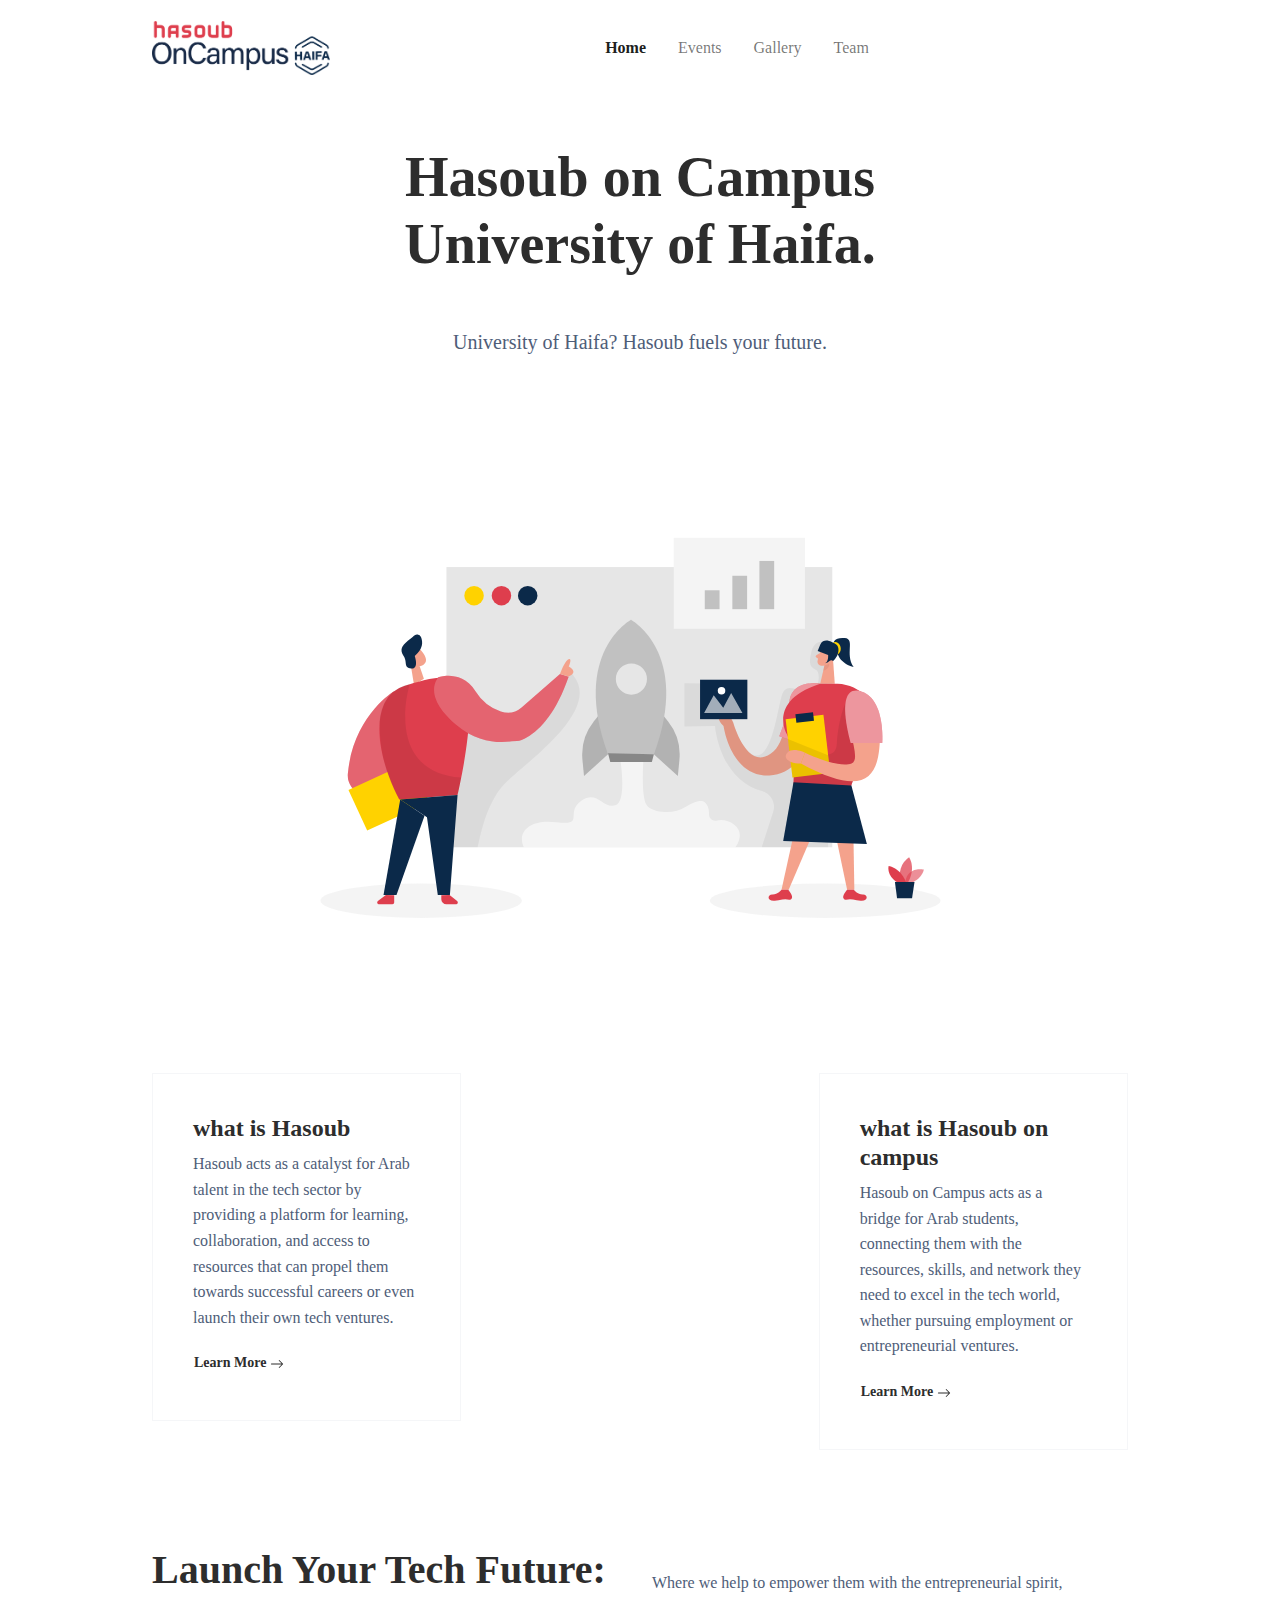
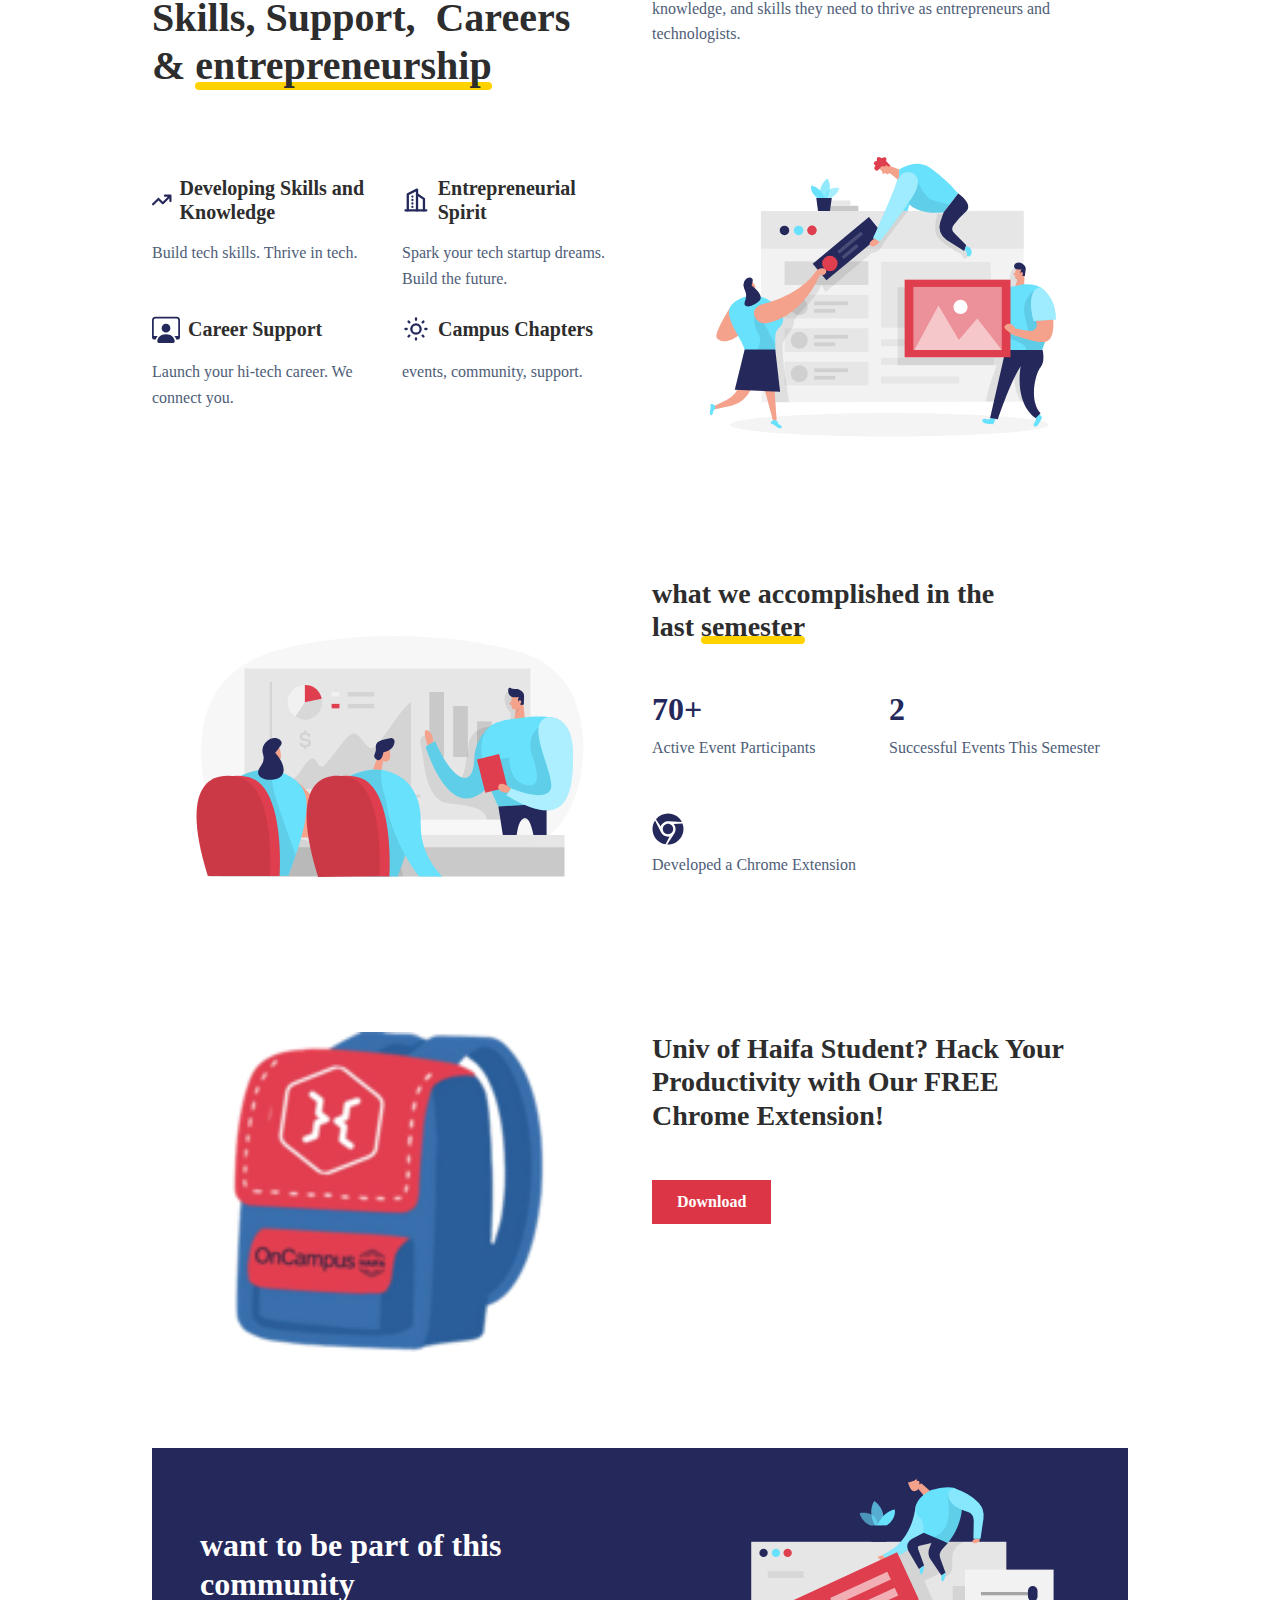
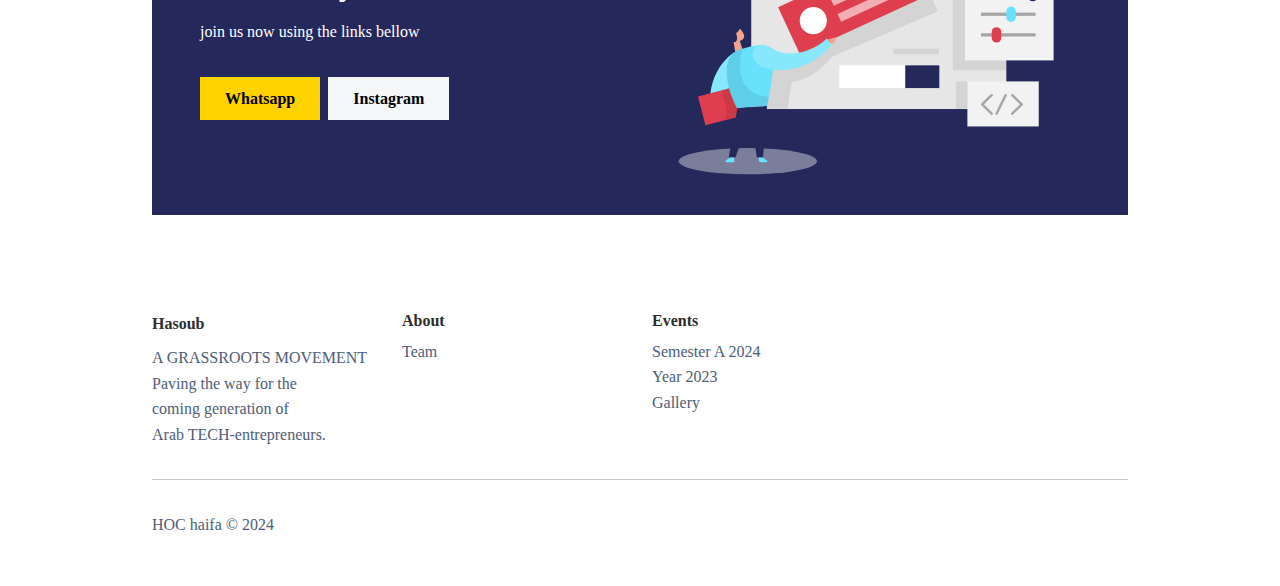
==== index.html @ a300c522 "init point for main website for hasoub on campus haifa" ====
<!DOCTYPE html>
<html lang="en">

<head>
    <meta charset="utf-8">
    <meta name="viewport" content="width=device-width, initial-scale=1.0, shrink-to-fit=no">
    <title>Home - Brand</title>
    <link rel="icon" type="image/png" sizes="192x192" href="assets/img/hasoublogooo%20(3).png">
    <link rel="icon" type="image/png" sizes="418x125" href="assets/img/hasouboncampus.png">
    <link rel="icon" type="image/png" sizes="418x125" href="assets/img/hasouboncampus.png">
    <link rel="icon" type="image/png" sizes="192x192" href="assets/img/hasoublogooo%20(3).png">
    <link rel="icon" type="image/png" sizes="418x125" href="assets/img/hasouboncampus.png">
    <link rel="stylesheet" href="assets/bootstrap/css/bootstrap.min.css">
    <link rel="stylesheet" href="https://fonts.googleapis.com/css?family=Raleway:300italic,400italic,600italic,700italic,800italic,400,300,600,700,800&amp;display=swap">
    <link rel="stylesheet" href="assets/css/swiper-icons.css">
    <link rel="stylesheet" href="assets/css/Bold-BS4-CSS-Image-Slider.css">
    <link rel="stylesheet" href="assets/css/Carousel-Multi-Image--ISA-.css">
    <link rel="stylesheet" href="assets/css/Responsive-Image-Grid.css">
    <link rel="stylesheet" href="assets/css/Simple-Slider-swiper-bundle.min.css">
    <link rel="stylesheet" href="assets/css/Simple-Slider.css">
</head>

<body>
    <nav class="navbar navbar-light navbar-expand-md fixed-top navbar-shrink py-3" id="mainNav">
        <div class="container"><a class="navbar-brand d-flex align-items-center"><span><img src="assets/img/hasouboncampus.png" width="178" height="54"></span></a><button data-bs-toggle="collapse" class="navbar-toggler" data-bs-target="#navcol-1"><span class="visually-hidden">Toggle navigation</span><span class="navbar-toggler-icon"></span></button>
            <div class="collapse navbar-collapse" id="navcol-1">
                <ul class="navbar-nav mx-auto">
                    <li class="nav-item"><a class="nav-link active" href="index.html">Home</a></li>
                    <li class="nav-item"><a class="nav-link" href="events.html">Events</a></li>
                    <li class="nav-item"><a class="nav-link" href="gallery.html">Gallery</a></li>
                    <li class="nav-item"><a class="nav-link" href="team.html">Team</a></li>
                    <li class="nav-item"></li>
                </ul>
            </div>
        </div>
    </nav>
    <header class="pt-5">
        <div class="container pt-4 pt-xl-5">
            <div class="row pt-5">
                <div class="col-md-8 text-center text-md-start mx-auto">
                    <div class="text-center">
                        <h1 class="display-4 fw-bold mb-5">Hasoub on Campus University of Haifa.</h1>
                        <p class="fs-5 text-muted mb-5">University of Haifa? Hasoub fuels your future.</p>
                        <form class="d-flex justify-content-center flex-wrap" method="post">
                            <div class="shadow-lg mb-3"></div>
                            <div class="shadow-lg mb-3"></div>
                        </form>
                    </div>
                </div>
                <div class="col-12 col-lg-10 mx-auto">
                    <div class="text-center position-relative"><img class="img-fluid" src="assets/img/illustrations/startup.svg" style="width: 800px;" /></div>
                </div>
            </div>
        </div>
    </header>
    <section>
        <div class="container py-4 py-xl-5">
            <div class="row gy-4 row-cols-1 row-cols-md-2 row-cols-lg-3">
                <div class="col">
                    <div class="card border-light border-1 d-flex justify-content-center p-4">
                        <div class="card-body">
                            <div>
                                <h4 class="fw-bold">what is Hasoub</h4>
                                <p class="text-muted">Hasoub acts as a catalyst for Arab talent in the tech sector by providing a platform for learning, collaboration, and access to resources that can propel them towards successful careers or even launch their own tech ventures.</p><button class="btn btn-sm px-0" type="button" onclick="window.location.href=&quot;https://www.hasoub.org/&quot;;">Learn More&nbsp;<svg xmlns="http://www.w3.org/2000/svg" width="1em" height="1em" fill="currentColor" viewBox="0 0 16 16" class="bi bi-arrow-right">
                                        <path fill-rule="evenodd" d="M1 8a.5.5 0 0 1 .5-.5h11.793l-3.147-3.146a.5.5 0 0 1 .708-.708l4 4a.5.5 0 0 1 0 .708l-4 4a.5.5 0 0 1-.708-.708L13.293 8.5H1.5A.5.5 0 0 1 1 8z"></path>
                                    </svg><br></button>
                            </div>
                        </div>
                    </div>
                </div>
                <div class="col"></div>
                <div class="col">
                    <div class="card border-light border-1 d-flex justify-content-center p-4">
                        <div class="card-body">
                            <div>
                                <h4 class="fw-bold">what is Hasoub on campus</h4>
                                <p class="text-muted">Hasoub on Campus acts as a bridge for Arab students, connecting them with the resources, skills, and network they need to excel in the tech world, whether pursuing employment or entrepreneurial ventures.</p><button class="btn btn-sm px-0" type="button" onclick="window.location.href=&quot;https://www.hasoub.org/projects&quot;;">Learn More&nbsp;<svg xmlns="http://www.w3.org/2000/svg" width="1em" height="1em" fill="currentColor" viewBox="0 0 16 16" class="bi bi-arrow-right">
                                        <path fill-rule="evenodd" d="M1 8a.5.5 0 0 1 .5-.5h11.793l-3.147-3.146a.5.5 0 0 1 .708-.708l4 4a.5.5 0 0 1 0 .708l-4 4a.5.5 0 0 1-.708-.708L13.293 8.5H1.5A.5.5 0 0 1 1 8z"></path>
                                    </svg></button>
                            </div>
                        </div>
                    </div>
                </div>
            </div>
        </div>
    </section>
    <section>
        <div class="container py-4 py-xl-5">
            <div class="row">
                <div class="col-md-6">
                    <h3 class="display-6 fw-bold pb-md-4">Launch Your Tech Future: Skills, Support,&nbsp; Careers &amp;&nbsp;<span class="underline">entrepreneurship</span></h3>
                </div>
                <div class="col-md-6 pt-4">
                    <p class="text-muted mb-4">Where we help to empower them with the entrepreneurial spirit, knowledge, and skills they need to thrive as entrepreneurs and technologists.</p>
                </div>
            </div>
            <div class="row gy-4 gy-md-0">
                <div class="col-md-6 d-flex d-sm-flex d-md-flex justify-content-center align-items-center justify-content-md-start align-items-md-center justify-content-xl-center">
                    <div>
                        <div class="row gy-2 row-cols-1 row-cols-sm-2">
                            <div class="col text-center text-md-start"><div class="d-flex justify-content-center align-items-center justify-content-md-start"><svg
        class="fs-3 text-primary " xmlns="http://www.w3.org/2000/svg" viewBox="0 -32 576 576" width="1em"
        height="1em" fill="currentColor" style="font-size: 37px;">
        <!--! Font Awesome Free 6.1.1 by @fontawesome - https://fontawesome.com License - https://fontawesome.com/license/free (Icons: CC BY 4.0, Fonts: SIL OFL 1.1, Code: MIT License) Copyright 2022 Fonticons, Inc. -->
        <path
            d="M384 160C366.3 160 352 145.7 352 128C352 110.3 366.3 96 384 96H544C561.7 96 576 110.3 576 128V288C576 305.7 561.7 320 544 320C526.3 320 512 305.7 512 288V205.3L342.6 374.6C330.1 387.1 309.9 387.1 297.4 374.6L191.1 269.3L54.63 406.6C42.13 419.1 21.87 419.1 9.372 406.6C-3.124 394.1-3.124 373.9 9.372 361.4L169.4 201.4C181.9 188.9 202.1 188.9 214.6 201.4L320 306.7L466.7 159.1L384 160z">
        </path>
    </svg>
    <h5 class="fw-bold mb-0 ms-2">Developing Skills and Knowledge</h5>
</div>
                                <p class="text-muted my-3">Build tech skills. Thrive in tech.</p>
                            </div>
                            <div class="col text-center text-md-start">
                                <div class="d-flex justify-content-center align-items-center justify-content-md-start"><svg class="icon icon-tabler icon-tabler-building-skyscraper fs-3 text-primary " xmlns="http://www.w3.org/2000/svg" width="1em" height="1em" viewBox="0 0 24 24" stroke-width="2" stroke="currentColor" fill="none" stroke-linecap="round" stroke-linejoin="round">
    <path stroke="none" d="M0 0h24v24H0z" fill="none"></path>
    <line x1="3" y1="21" x2="21" y2="21"></line>
    <path d="M5 21v-14l8 -4v18"></path>
    <path d="M19 21v-10l-6 -4"></path>
    <line x1="9" y1="9" x2="9" y2="9.01"></line>
    <line x1="9" y1="12" x2="9" y2="12.01"></line>
    <line x1="9" y1="15" x2="9" y2="15.01"></line>
    <line x1="9" y1="18" x2="9" y2="18.01"></line>
</svg>
                                    <h5 class="fw-bold mb-0 ms-2">Entrepreneurial Spirit</h5>
                                </div>
                                <p class="text-muted my-3">Spark your tech startup dreams. Build the future.</p>
                            </div>
                            <div class="col text-center text-md-start"><div class="d-flex justify-content-center align-items-center justify-content-md-start"><svg class="bi bi-person-workspace fs-3 text-primary " xmlns="http://www.w3.org/2000/svg" width="1em" height="1em" fill="currentColor" viewBox="0 0 16 16">
        <path d="M4 16s-1 0-1-1 1-4 5-4 5 3 5 4-1 1-1 1H4Zm4-5.95a2.5 2.5 0 1 0 0-5 2.5 2.5 0 0 0 0 5Z"></path>
        <path d="M2 1a2 2 0 0 0-2 2v9.5A1.5 1.5 0 0 0 1.5 14h.653a5.373 5.373 0 0 1 1.066-2H1V3a1 1 0 0 1 1-1h12a1 1 0 0 1 1 1v9h-2.219c.554.654.89 1.373 1.066 2h.653a1.5 1.5 0 0 0 1.5-1.5V3a2 2 0 0 0-2-2H2Z"></path>
    </svg>
    <h5 class="fw-bold mb-0 ms-2">Career Support</h5>
</div>
                                <p class="text-muted my-3">Launch your hi-tech career. We connect you.</p>
                            </div>
                            <div class="col text-center text-md-start">
                                <div class="d-flex justify-content-center align-items-center justify-content-md-start"><svg class="icon icon-tabler icon-tabler-sun fs-3 text-primary" xmlns="http://www.w3.org/2000/svg" width="1em" height="1em" viewBox="0 0 24 24" stroke-width="2" stroke="currentColor" fill="none" stroke-linecap="round" stroke-linejoin="round">
    <path stroke="none" d="M0 0h24v24H0z" fill="none"></path>
    <circle cx="12" cy="12" r="4"></circle>
    <path d="M3 12h1m8 -9v1m8 8h1m-9 8v1m-6.4 -15.4l.7 .7m12.1 -.7l-.7 .7m0 11.4l.7 .7m-12.1 -.7l-.7 .7"></path>
</svg>
                                    <h5 class="fw-bold mb-0 ms-2">Campus Chapters</h5>
                                </div>
                                <p class="text-muted my-3">events, community, support.</p>
                            </div>
                        </div>
                    </div>
                </div>
                <div class="col-md-6 order-first order-md-last">
                    <div><img class="rounded img-fluid w-100 fit-cover" style="min-height: 300px;" src="assets/img/illustrations/teamwork.svg"></div>
                </div>
            </div>
        </div>
    </section>
    <section>
        <div class="container py-4 py-xl-5">
            <div class="row gy-4 gy-md-0">
                <div class="col-md-6 text-center text-md-start d-flex d-sm-flex d-md-flex justify-content-center align-items-center justify-content-md-start align-items-md-center justify-content-xl-center">
                    <div><img class="rounded img-fluid fit-cover" style="min-height: 300px;" src="assets/img/illustrations/presentation.svg" width="800"></div>
                </div>
                <div class="col">
                    <div style="max-width: 450px;">
                        <h3 class="fw-bold pb-md-4">what we accomplished in the last&nbsp;<span class="underline">semester</span></h3>
                        <p class="text-muted py-4 py-md-0"></p><div class="row gy-4 row-cols-2 row-cols-md-2">
    <div class="col">
        <div><span class="fs-2 fw-bold text-primary ">70+</span>
            <p class="fw-normal text-muted">Active Event Participants</p>
        </div>
    </div>
    <div class="col">
        <div><span class="fs-2 fw-bold text-primary ">2</span>
            <p class="fw-normal text-muted">Successful Events This Semester</p>
        </div>
    </div>
    <div class="col">
        <div><span class="fs-2 fw-bold text-primary "><svg xmlns="http://www.w3.org/2000/svg" viewBox="-8 0 512 512" width="1em" height="1em" fill="currentColor">
                    <!--! Font Awesome Free 6.1.1 by @fontawesome - https://fontawesome.com License - https://fontawesome.com/license/free (Icons: CC BY 4.0, Fonts: SIL OFL 1.1, Code: MIT License) Copyright 2022 Fonticons, Inc. -->
                    <path d="M131.5 217.5L55.1 100.1c47.6-59.2 119-91.8 192-92.1 42.3-.3 85.5 10.5 124.8 33.2 43.4 25.2 76.4 61.4 97.4 103L264 133.4c-58.1-3.4-113.4 29.3-132.5 84.1zm32.9 38.5c0 46.2 37.4 83.6 83.6 83.6s83.6-37.4 83.6-83.6-37.4-83.6-83.6-83.6-83.6 37.3-83.6 83.6zm314.9-89.2L339.6 174c37.9 44.3 38.5 108.2 6.6 157.2L234.1 503.6c46.5 2.5 94.4-7.7 137.8-32.9 107.4-62 150.9-192 107.4-303.9zM133.7 303.6L40.4 120.1C14.9 159.1 0 205.9 0 256c0 124 90.8 226.7 209.5 244.9l63.7-124.8c-57.6 10.8-113.2-20.8-139.5-72.5z"></path>
                </svg></span>
            <p class="fw-normal text-muted">Developed a Chrome Extension</p>
        </div>
    </div>
</div>
                    </div>
                </div>
            </div>
        </div>
        <div class="container py-4 py-xl-5">
            <div class="row gy-4 gy-md-0">
                <div class="col-md-6 text-center text-md-start d-flex d-sm-flex d-md-flex justify-content-center align-items-center justify-content-md-start align-items-md-center justify-content-xl-center">
                    <div><img class="rounded img-fluid fit-cover" style="min-height: 300px;" src="assets/img/bagicon%20(1).png" width="320" height="320"></div>
                </div>
                <div class="col">
                    <div style="max-width: 450px;">
                        <h3 class="fw-bold pb-md-4">Univ of Haifa Student? Hack Your Productivity with Our FREE Chrome Extension!</h3>
                        <p class="text-muted py-4 py-md-0"></p>
                    </div><a class="btn mt-2 btn-danger" role="button" href="https://chromewebstore.google.com/detail/ofagmnpacbhmbdfdhleillbcllgplloj">Download</a>
                </div>
            </div>
        </div>
    </section>
    <section class="py-4 py-xl-5">
        <div class="container">
            <div class="bg-primary border rounded border-0 border-primary overflow-hidden">
                <div class="row g-0">
                    <div class="col-md-6 d-flex flex-column justify-content-center">
                        <div class="text-white p-4 p-md-5">
                            <h2 class="fw-bold text-white mb-3">want to be part of this community</h2>
                            <p class="mb-4">join us now using the links bellow</p>
                            <div class="my-3"><a class="btn btn-warning me-2 mt-2" role="button" href="https://chat.whatsapp.com/EXtpSseY865E31X7uZbGov">Whatsapp</a><a class="btn btn-light mt-2" role="button" href="https://www.instagram.com/hoc_haifa/">Instagram</a></div>
                        </div>
                    </div>
                    <div class="col-md-6 order-first order-md-last" style="min-height: 250px;"><img class="w-100 h-100 fit-contain pt-5 pt-md-0" src="assets/img/illustrations/web-development.svg"></div>
                </div>
            </div>
        </div>
    </section>
    <footer>
        <div class="container py-4 py-lg-5">
            <div class="row row-cols-2 row-cols-md-4">
                <div class="col-12 col-md-3">
                    <div class="fw-bold d-flex align-items-center mb-2"><span>Hasoub</span></div>
                    <p class="text-muted">A GRASSROOTS MOVEMENT<br>Paving the way for the coming&nbsp;generation of<br>Arab TECH-entrepreneurs.</p>
                </div>
                <div class="col-sm-4 col-md-3 text-lg-start d-flex flex-column">
                    <h3 class="fs-6 fw-bold">About</h3>
                    <ul class="list-unstyled">
                        <li><a href="team.html">Team</a></li>
                    </ul>
                </div>
                <div class="col-sm-4 col-md-3 text-lg-start d-flex flex-column">
                    <h3 class="fs-6 fw-bold">Events</h3>
                    <ul class="list-unstyled">
                        <li><a href="events.html">Semester A 2024</a></li>
                        <li><a href="https://hoc-haifa-timeline.webflow.io/">Year 2023</a></li>
                        <li><a href="gallery.html">Gallery</a></li>
                    </ul>
                </div>
            </div>
            <hr>
            <div class="text-muted d-flex justify-content-between align-items-center pt-3">
                <p class="mb-0">HOC haifa © 2024&nbsp;</p>
                <ul class="list-inline mb-0"></ul>
            </div>
        </div>
    </footer>
    <script src="assets/bootstrap/js/bootstrap.min.js"></script>
    <script src="assets/js/Carousel-Multi-Image--ISA--carousel-multi.js"></script>
    <script src="assets/js/Simple-Slider-swiper-bundle.min.js"></script>
    <script src="assets/js/Simple-Slider.js"></script>
    <script src="assets/js/startup-modern.js"></script>
</body>

</html>
---- assets/css/Bold-BS4-CSS-Image-Slider.css ----
* {
  margin: 0;
  padding: 0;
}

.accordian {
  width: 805px;
  height: 320px;
  overflow: hidden;
  margin: 100px auto;
  box-shadow: 0 0 10px 1px rgba(0, 0, 0, 0.35);
  -moz-box-shadow: 0 0 10px 1px rgba(0, 0, 0, 0.35);
}

.accordian ul {
  width: 1200px;
}

.accordian li {
  position: relative;
  display: block;
  width: 160px;
  float: left;
  border-left: 1px solid #888;
  box-shadow: 0 0 25px 10px rgba(0, 0, 0, 0.5);
  -moz-box-shadow: 0 0 25px 10px rgba(0, 0, 0, 0.5);
  transition: all 0.5s;
  -moz-transition: all 0.5s;
}

.accordian ul:hover li {
  width: 40px;
}

.accordian ul li:hover {
  width: 640px;
}

.accordian li img {
  display: block;
}

.image_title {
  background: rgba(0, 0, 0, 0.4);
  position: absolute;
  left: 0;
  bottom: 0;
  width: 640px;
  height: 60px;
}
---- assets/css/Carousel-Multi-Image--ISA-.css ----
@media (min-width: 768px) and (max-width: 991px) {
  .carousel-inner .active.col-md-4.carousel-item + .carousel-item + .carousel-item + .carousel-item {
    position: absolute;
    top: 0;
    right: -33.3333%;
    z-index: -1;
    display: block;
    visibility: visible;
  }
}

@media (min-width: 576px) and (max-width: 768px) {
  .carousel-inner .active.col-sm-6.carousel-item + .carousel-item + .carousel-item {
    position: absolute;
    top: 0;
    right: -50%;
    z-index: -1;
    display: block;
    visibility: visible;
  }
}

@media (min-width: 576px) {
  .carousel-item {
    margin-right: 0;
  }
}

@media (min-width: 576px) {
  .carousel-inner .active + .carousel-item {
    display: block;
  }
}

@media (min-width: 576px) {
  .carousel-inner .carousel-item.active:not(.carousel-item-right):not(.carousel-item-left), .carousel-inner .carousel-item.active:not(.carousel-item-right):not(.carousel-item-left) + .carousel-item {
    transition: none;
  }
}

@media (min-width: 576px) {
  .carousel-inner .carousel-item-next {
    position: relative;
    transform: translate3d(0, 0, 0);
  }
}

@media (min-width: 576px) {
  .active.carousel-item-left + .carousel-item-next.carousel-item-left, .carousel-item-next.carousel-item-left + .carousel-item, .carousel-item-next.carousel-item-left + .carousel-item + .carousel-item {
    position: relative;
    transform: translate3d(-100%, 0, 0);
    visibility: visible;
  }
}

@media (min-width: 576px) {
  .carousel-inner .carousel-item-prev.carousel-item-right {
    position: absolute;
    top: 0;
    left: 0;
    z-index: -1;
    display: block;
    visibility: visible;
  }
}

@media (min-width: 576px) {
  .active.carousel-item-right + .carousel-item-prev.carousel-item-right, .carousel-item-prev.carousel-item-right + .carousel-item, .carousel-item-prev.carousel-item-right + .carousel-item + .carousel-item {
    position: relative;
    transform: translate3d(100%, 0, 0);
    visibility: visible;
    display: block;
    visibility: visible;
  }
}

@media (min-width: 768px) {
  .carousel-inner .active + .carousel-item + .carousel-item {
    display: block;
  }
}

@media (min-width: 768px) {
  .carousel-inner .carousel-item.active:not(.carousel-item-right):not(.carousel-item-left) + .carousel-item + .carousel-item {
    transition: none;
  }
}

@media (min-width: 768px) {
  .carousel-inner .carousel-item-next {
    position: relative;
    transform: translate3d(0, 0, 0);
  }
}

@media (min-width: 768px) {
  .carousel-item-next.carousel-item-left + .carousel-item + .carousel-item + .carousel-item {
    position: relative;
    transform: translate3d(-100%, 0, 0);
    visibility: visible;
  }
}

@media (min-width: 768px) {
  .carousel-item-prev.carousel-item-right + .carousel-item + .carousel-item + .carousel-item {
    position: relative;
    transform: translate3d(100%, 0, 0);
    visibility: visible;
    display: block;
    visibility: visible;
  }
}

@media (min-width: 991px) {
  .carousel-inner .active + .carousel-item + .carousel-item + .carousel-item {
    display: block;
  }
}

@media (min-width: 991px) {
  .carousel-inner .carousel-item.active:not(.carousel-item-right):not(.carousel-item-left) + .carousel-item + .carousel-item + .carousel-item {
    transition: none;
  }
}

@media (min-width: 991px) {
  .carousel-inner .active.col-lg-3.carousel-item + .carousel-item + .carousel-item + .carousel-item + .carousel-item {
    position: absolute;
    top: 0;
    right: -25%;
    z-index: -1;
    display: block;
    visibility: visible;
  }
}

@media (min-width: 991px) {
  .carousel-item-next.carousel-item-left + .carousel-item + .carousel-item + .carousel-item + .carousel-item {
    position: relative;
    transform: translate3d(-100%, 0, 0);
    visibility: visible;
  }
}

@media (min-width: 991px) {
  .carousel-item-prev.carousel-item-right + .carousel-item + .carousel-item + .carousel-item + .carousel-item {
    position: relative;
    transform: translate3d(100%, 0, 0);
    visibility: visible;
    display: block;
    visibility: visible;
  }
}

* {
  font-family: 'Roboto';
  margin: 0;
  padding: 0;
}
---- assets/css/Responsive-Image-Grid.css ----
* {
  box-sizing: border-box;
}

.rig-row {
  display: flex;
  -ms-flex-wrap: wrap;
  flex-wrap: wrap;
  padding: 0 4px;
}

.rig-column {
  -ms-flex: 25%;
  flex: 25%;
  max-width: 25%;
  padding: 0 4px;
}

.rig-column img {
  margin-top: 8px;
  vertical-align: middle;
  width: 100%;
}

@media (max-width: 768px) {
  .rig-column {
    -ms-flex: 50%;
    flex: 50%;
    max-width: 50%;
  }
}

@media (max-width: 576px) {
  .rig-column {
    -ms-flex: 100%;
    flex: 100%;
    max-width: 100%;
  }
}

@media (min-width: 768px) {
  .rig-h2 {
    font-size: 60px;
  }
}

@media (max-width: 767px) {
  .rig-h2 {
    font-size: 35px;
  }
}

@media (min-width: 768px) {
  .rig-p {
    font-size: 22px;
  }
}

@media (max-width: 767px) {
  .rig-p {
    font-size: 16px;
  }
}
---- assets/css/Simple-Slider.css ----
.simple-slider .swiper-slide {
  height: 500px;
  background-repeat: no-repeat;
  background-size: cover;
  background-position: center;
}

.simple-slider .swiper-button-next, .simple-slider .swiper-button-prev {
  width: 50px;
  margin-left: 20px;
  margin-right: 20px;
}

@media (max-width:767px) {
  .simple-slider .swiper-button-next, .simple-slider .swiper-button-prev {
    display: none;
  }
}

@media (max-width:767px) {
  .simple-slider .swiper-slide {
    height: 360px;
  }
}
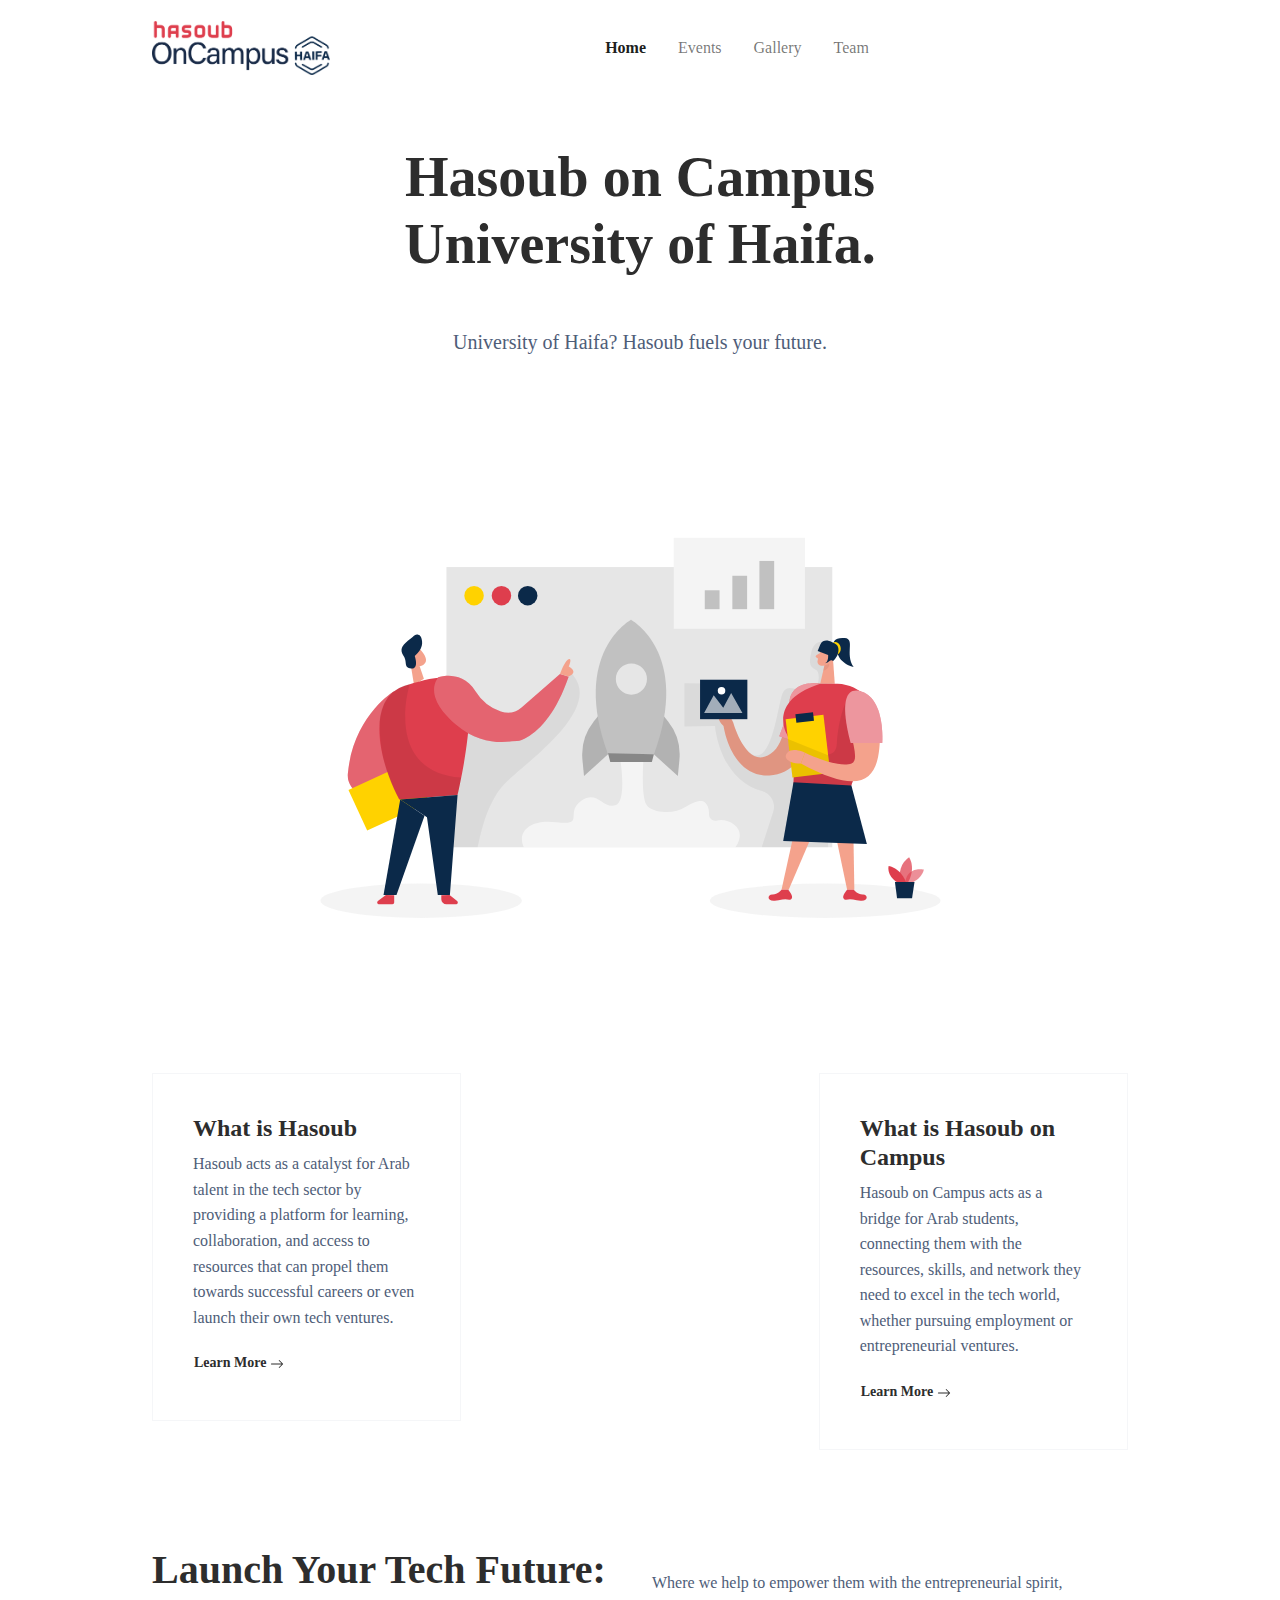
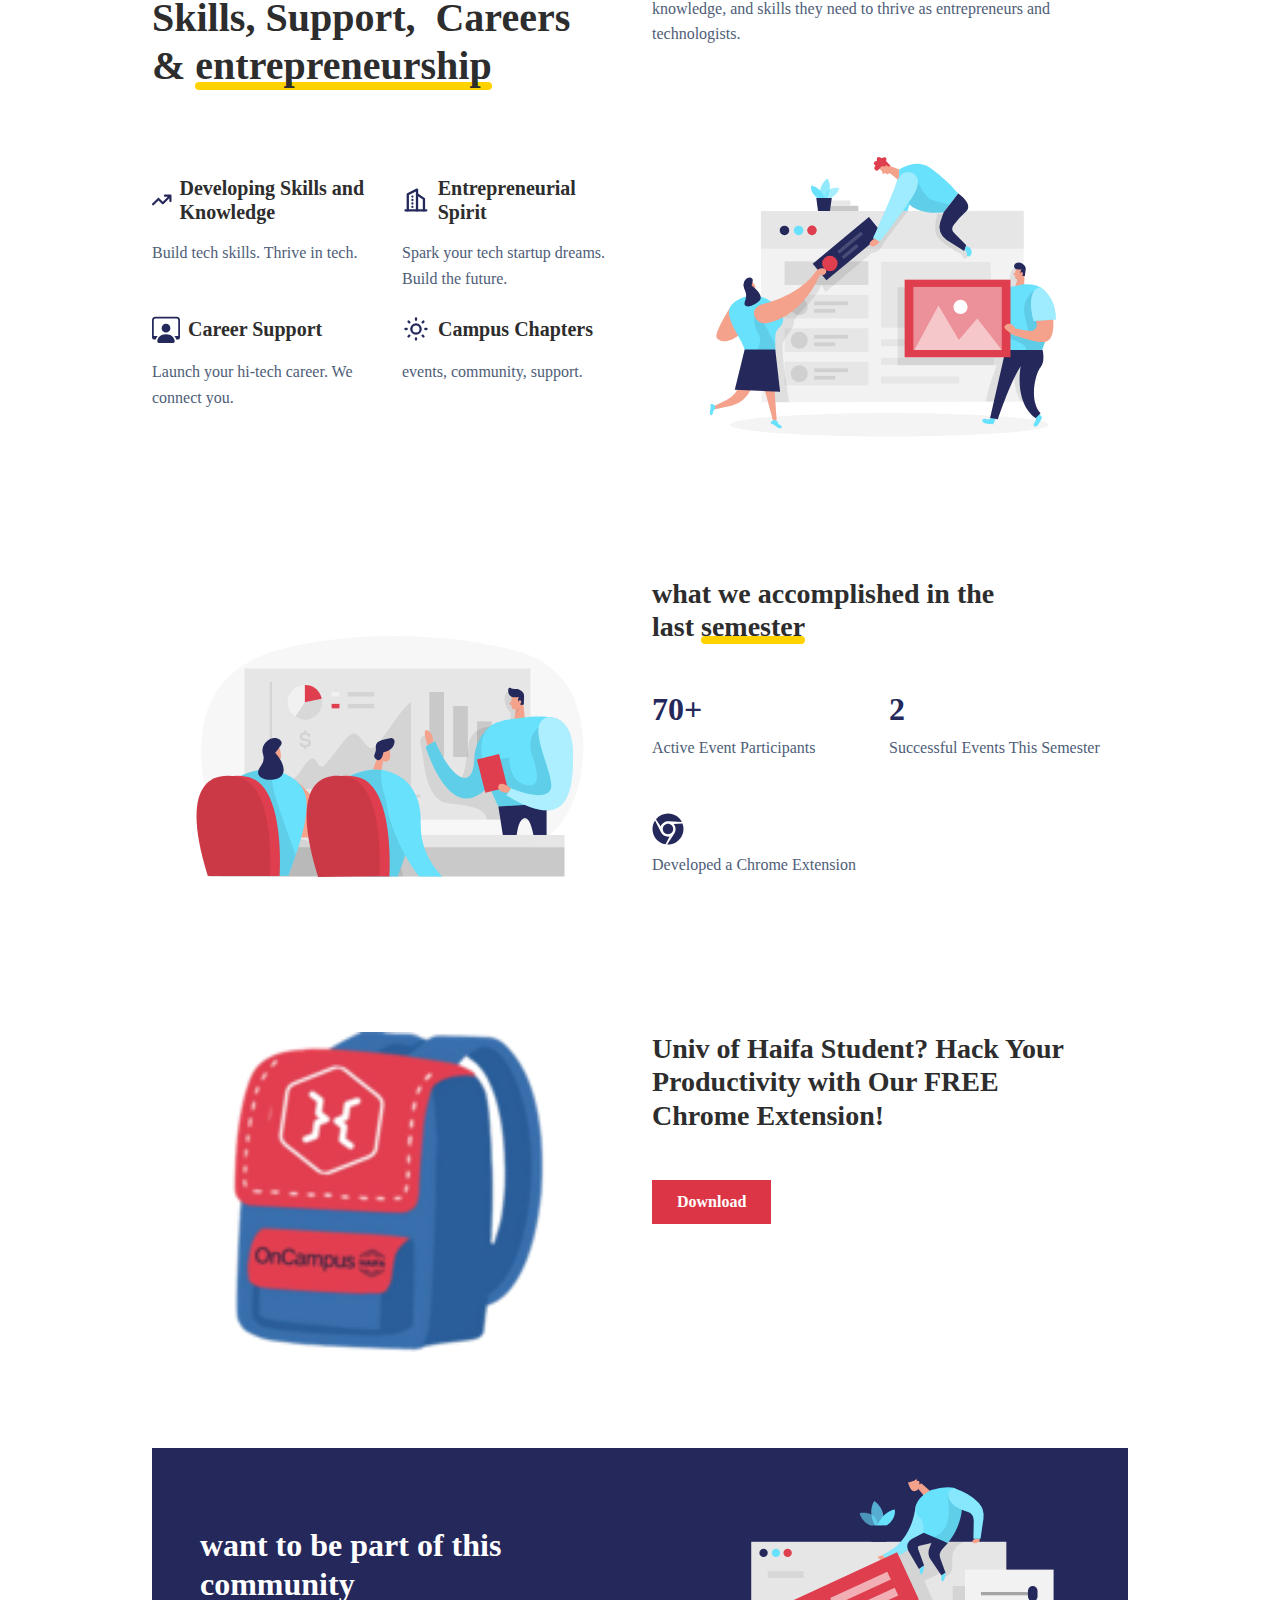
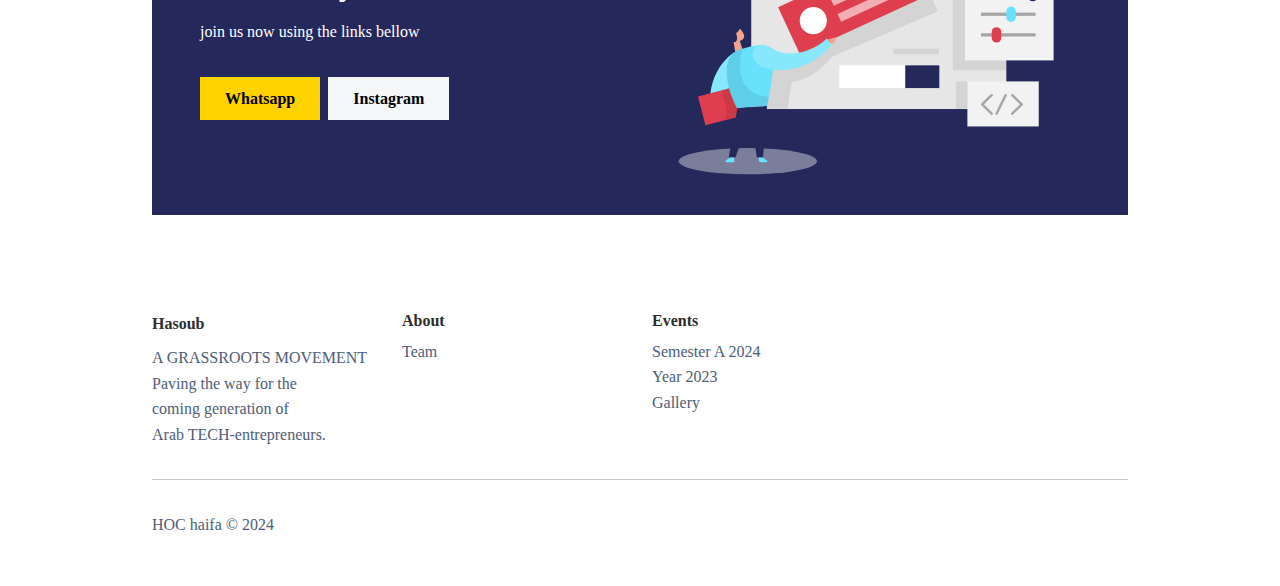
==== commit 175236fc: "bug fixes and content update" ====
--- a/index.html
+++ b/index.html
@@ -4,7 +4,7 @@
 <head>
     <meta charset="utf-8">
     <meta name="viewport" content="width=device-width, initial-scale=1.0, shrink-to-fit=no">
-    <title>Home - Brand</title>
+    <title>Home - HOC haifa</title>
     <link rel="icon" type="image/png" sizes="192x192" href="assets/img/hasoublogooo%20(3).png">
     <link rel="icon" type="image/png" sizes="418x125" href="assets/img/hasouboncampus.png">
     <link rel="icon" type="image/png" sizes="418x125" href="assets/img/hasouboncampus.png">
@@ -60,7 +60,7 @@
                     <div class="card border-light border-1 d-flex justify-content-center p-4">
                         <div class="card-body">
                             <div>
-                                <h4 class="fw-bold">what is Hasoub</h4>
+                                <h4 class="fw-bold">What is Hasoub</h4>
                                 <p class="text-muted">Hasoub acts as a catalyst for Arab talent in the tech sector by providing a platform for learning, collaboration, and access to resources that can propel them towards successful careers or even launch their own tech ventures.</p><button class="btn btn-sm px-0" type="button" onclick="window.location.href=&quot;https://www.hasoub.org/&quot;;">Learn More&nbsp;<svg xmlns="http://www.w3.org/2000/svg" width="1em" height="1em" fill="currentColor" viewBox="0 0 16 16" class="bi bi-arrow-right">
                                         <path fill-rule="evenodd" d="M1 8a.5.5 0 0 1 .5-.5h11.793l-3.147-3.146a.5.5 0 0 1 .708-.708l4 4a.5.5 0 0 1 0 .708l-4 4a.5.5 0 0 1-.708-.708L13.293 8.5H1.5A.5.5 0 0 1 1 8z"></path>
                                     </svg><br></button>
@@ -73,7 +73,7 @@
                     <div class="card border-light border-1 d-flex justify-content-center p-4">
                         <div class="card-body">
                             <div>
-                                <h4 class="fw-bold">what is Hasoub on campus</h4>
+                                <h4 class="fw-bold">What is Hasoub on Campus</h4>
                                 <p class="text-muted">Hasoub on Campus acts as a bridge for Arab students, connecting them with the resources, skills, and network they need to excel in the tech world, whether pursuing employment or entrepreneurial ventures.</p><button class="btn btn-sm px-0" type="button" onclick="window.location.href=&quot;https://www.hasoub.org/projects&quot;;">Learn More&nbsp;<svg xmlns="http://www.w3.org/2000/svg" width="1em" height="1em" fill="currentColor" viewBox="0 0 16 16" class="bi bi-arrow-right">
                                         <path fill-rule="evenodd" d="M1 8a.5.5 0 0 1 .5-.5h11.793l-3.147-3.146a.5.5 0 0 1 .708-.708l4 4a.5.5 0 0 1 0 .708l-4 4a.5.5 0 0 1-.708-.708L13.293 8.5H1.5A.5.5 0 0 1 1 8z"></path>
                                     </svg></button>
